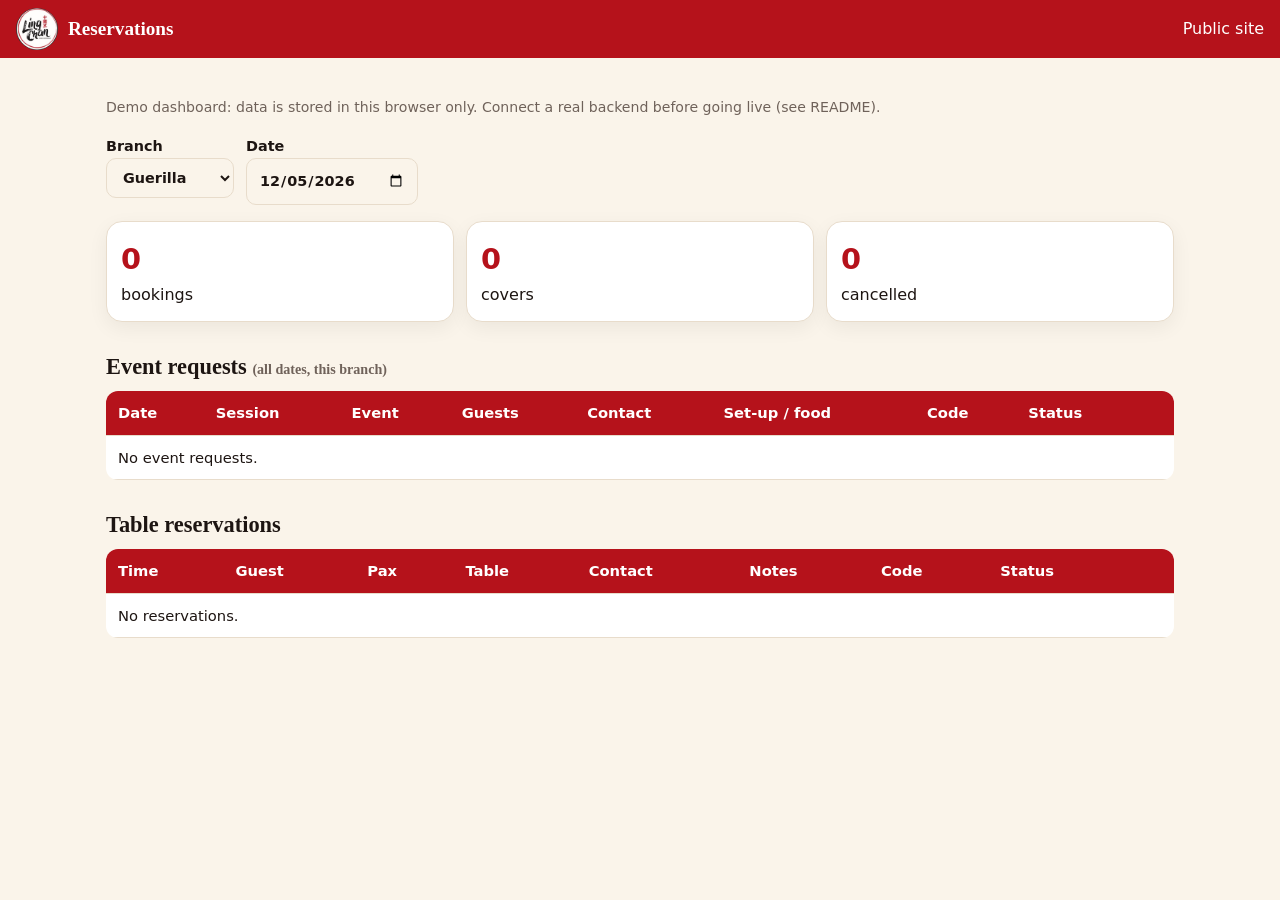
==== admin.html @ 097bb815 "Ling Chan website prototype: table + event reservations, staff view" ====
<!doctype html>
<html lang="en"><head><meta charset="utf-8"><meta name="viewport" content="width=device-width,initial-scale=1">
<title>Ling Chan — Reservations (Staff)</title><link rel="icon" href="assets/logo.png"><link rel="stylesheet" href="styles.css"></head>
<body>
<header class="nav"><a class="brand" href="index.html"><img src="assets/logo.png" alt=""><span>Reservations</span></a><nav><a href="index.html">Public site</a></nav></header>
<div class="admin">
  <p class="hint">Demo dashboard: data is stored in this browser only. Connect a real backend before going live (see README).</p>
  <div class="tools">
    <label>Branch <select id="fb"><option>Guerilla</option><option>Panorama</option></select></label>
    <label>Date <input type="date" id="fd"></label>
  </div>
  <div class="stats" id="stats"></div>
  <h2>Event requests <small class="hint">(all dates, this branch)</small></h2>
  <div class="tablewrap"><table><thead><tr><th>Date</th><th>Session</th><th>Event</th><th>Guests</th><th>Contact</th><th>Set-up / food</th><th>Code</th><th>Status</th><th></th></tr></thead><tbody id="evRows"></tbody></table></div>
  <h2>Table reservations</h2>
  <div class="tablewrap"><table><thead><tr><th>Time</th><th>Guest</th><th>Pax</th><th>Table</th><th>Contact</th><th>Notes</th><th>Code</th><th>Status</th><th></th></tr></thead><tbody id="rows"></tbody></table></div>
</div>
<script src="store.js"></script>
<script>
const $=id=>document.getElementById(id);
const esc=s=>String(s??'').replace(/[&<>"']/g,c=>({'&':'&amp;','<':'&lt;','>':'&gt;','"':'&quot;',"'":'&#39;'}[c]));
const iso=d=>new Date(d-d.getTimezoneOffset()*6e4).toISOString().slice(0,10);
$('fd').value=iso(new Date());
function draw(){
  const list=Store.all().filter(r=>r.branch===$('fb').value&&r.date===$('fd').value).sort((a,b)=>a.time.localeCompare(b.time));
  const live=list.filter(r=>r.status!=='cancelled');
  $('stats').innerHTML=`<div class="card"><b>${live.length}</b>bookings</div><div class="card"><b>${live.reduce((s,r)=>s+r.size,0)}</b>covers</div><div class="card"><b>${list.length-live.length}</b>cancelled</div>`;
  $('rows').innerHTML=list.map(r=>`<tr><td>${Store.label(r.time)}</td><td>${esc(r.name)}${r.occasion?'<br><small>'+esc(r.occasion)+'</small>':''}</td><td>${r.size}</td><td>${esc(r.table)}</td>
  <td>${esc(r.phone)}<br><small>${esc(r.email)}</small></td><td>${esc(r.notes)}</td><td>${esc(r.code)}</td><td><span class="status ${r.status}">${r.status}</span></td>
  <td>${r.status==='confirmed'?`<button class="btn" data-id="${r.id}" data-s="seated">Seat</button><button class="btn ghost dark" data-id="${r.id}" data-s="cancelled">Cancel</button>`:''}</td></tr>`).join('')||'<tr><td colspan="9">No reservations.</td></tr>';
  const evs=Store.events().filter(e=>e.branch===$('fb').value).sort((a,b)=>a.date.localeCompare(b.date));
  $('evRows').innerHTML=evs.map(e=>`<tr><td>${esc(e.date)}</td><td>${esc(Store.sessionLabel(e.session).split(' · ')[0])}</td><td>${esc(e.type)}<br><small>${esc(e.notes)}</small></td><td>${e.guests}</td>
  <td>${esc(e.name)}<br>${esc(e.phone)}<br><small>${esc(e.email)}</small></td><td>${esc(e.setup)}<br><small>${esc(e.food)}</small></td><td>${esc(e.code)}</td><td><span class="status ${e.status}">${e.status}</span></td>
  <td>${e.status==='pending'?`<button class="btn" data-ev="${e.id}" data-s="confirmed">Confirm</button><button class="btn ghost dark" data-ev="${e.id}" data-s="declined">Decline</button>`:''}</td></tr>`).join('')||'<tr><td colspan="9">No event requests.</td></tr>';
}
$('evRows').onclick=e=>{const b=e.target.closest('button');if(b){Store.setEventStatus(b.dataset.ev,b.dataset.s);draw();}};
$('rows').onclick=e=>{const b=e.target.closest('button');if(b){Store.setStatus(b.dataset.id,b.dataset.s);draw();}};
$('fb').onchange=$('fd').onchange=draw;addEventListener('storage',draw);draw();
</script></body></html>
---- styles.css ----
:root{--red:#b5121b;--red-d:#8e0d14;--ink:#1d1512;--cream:#faf4ea;--gold:#c9973a;--card:#fff;--line:#e8dccb;--muted:#6f625a}
@media (prefers-color-scheme:dark){:root{--ink:#f4ece0;--cream:#161110;--card:#211a18;--line:#3a2f2b;--muted:#b3a59b}}
*{box-sizing:border-box}html{scroll-behavior:smooth}
body{margin:0;font:16px/1.6 "Segoe UI",system-ui,sans-serif;color:var(--ink);background:var(--cream)}
a{color:var(--red)}@media (prefers-color-scheme:dark){a{color:#ff8a8f}}
h1,h2,h3{font-family:Georgia,"Times New Roman",serif;line-height:1.15;margin:0 0 .5em}
h1{font-size:clamp(2.2rem,6vw,4rem)}h2{font-size:clamp(1.6rem,4vw,2.4rem)}
.wrap{max-width:1080px;margin:0 auto;padding:0 16px}
.two{display:grid;grid-template-columns:1fr 1fr;gap:32px;align-items:center}
.nav{position:sticky;top:0;z-index:10;display:flex;justify-content:space-between;align-items:center;padding:8px 16px;background:var(--red);color:#fff}
.nav a{color:#fff;text-decoration:none;margin-left:16px}
.brand{display:flex;align-items:center;gap:10px;font:700 1.2rem Georgia,serif;margin:0!important}
.brand img{width:42px;height:42px;border-radius:50%}
.btn{display:inline-block;background:var(--red);color:#fff!important;border:0;border-radius:999px;padding:12px 24px;font:600 1rem inherit;cursor:pointer;text-decoration:none}
.btn:hover{background:var(--red-d)}
.nav .btn{background:var(--gold);color:#1d1512!important;margin-left:16px}
.btn.small{padding:8px 16px}.btn.full{width:100%;margin-top:8px}
.btn.ghost{background:transparent;border:2px solid #fff}.btn.ghost.dark{border-color:var(--red);color:var(--red)!important}
.hero{background:linear-gradient(rgba(60,5,8,.78),rgba(60,5,8,.88)),radial-gradient(circle at 70% 20%,#d6a03f 0,#7a0c12 60%);color:#fff;padding:96px 16px 72px}
.hero-in{max-width:760px;margin:0 auto;text-align:center}
.eyebrow{letter-spacing:.12em;text-transform:uppercase;color:var(--gold);font-size:.85rem}
.lead{font-size:1.15rem;opacity:.92}.cta{display:flex;gap:12px;justify-content:center;flex-wrap:wrap;margin:24px 0}
.chips{list-style:none;display:flex;gap:8px;justify-content:center;flex-wrap:wrap;padding:0}
.chips li{border:1px solid rgba(255,255,255,.4);border-radius:999px;padding:4px 14px;font-size:.85rem}
section{padding:64px 0}.sub{color:var(--muted);margin-top:-.3em}
.card{background:var(--card);border:1px solid var(--line);border-radius:16px;padding:24px;box-shadow:0 6px 20px rgba(0,0,0,.06)}
.res-grid{display:grid;grid-template-columns:1.6fr 1fr;gap:24px;margin-top:24px}
.row{display:grid;grid-template-columns:1fr 1fr;gap:16px}
label{display:block;font-weight:600;font-size:.9rem;margin-bottom:14px}
.opt{font-weight:400;color:var(--muted)}
input,select,textarea{display:block;width:100%;margin-top:4px;padding:10px 12px;font:inherit;color:var(--ink);background:var(--cream);border:1px solid var(--line);border-radius:10px}
fieldset{border:0;padding:0;margin:0 0 14px}legend{font-weight:600;font-size:.9rem;margin-bottom:6px}
.slots{display:flex;flex-wrap:wrap;gap:8px}
.slot{padding:8px 14px;border:1px solid var(--red);color:var(--red);background:transparent;border-radius:8px;cursor:pointer;font:600 .9rem inherit}
.slot[aria-checked=true]{background:var(--red);color:#fff}
.slot:disabled{opacity:.35;cursor:not-allowed;text-decoration:line-through;border-color:var(--line);color:var(--muted)}
.hint{color:var(--muted);font-size:.88rem}.center{text-align:center}
.err{color:#d12b34;min-height:1.2em;font-weight:600}
.side hr{border:0;border-top:1px solid var(--line);margin:18px 0}
.lookup{display:flex;gap:8px}.lookup input{margin:0}
.sum dl{display:grid;grid-template-columns:auto 1fr;gap:4px 12px;margin:0}.sum dt{color:var(--muted)}.sum dd{margin:0;font-weight:600}
.menu{background:var(--card)}
.menu-grid{display:grid;grid-template-columns:repeat(auto-fit,minmax(230px,1fr));gap:16px;margin:24px 0}
.menu-grid .card{padding:18px}.menu-grid h3{color:var(--red);border-bottom:2px solid var(--gold);padding-bottom:6px}
.menu-grid li{display:flex;justify-content:space-between;gap:8px;padding:4px 0;list-style:none}
.menu-grid ul{margin:0;padding:0}.price{font-weight:700;white-space:nowrap}
.about-logo{width:100%;max-width:280px;justify-self:center;border-radius:50%}
.visit iframe{width:100%;height:340px;border:0;border-radius:16px}
footer{display:flex;align-items:center;justify-content:center;gap:10px;padding:24px;background:var(--red);color:#fff;font-size:.9rem}
footer img{width:32px;border-radius:50%}footer a{color:#fff}
.modal{position:fixed;inset:0;background:rgba(0,0,0,.6);display:grid;place-items:center;padding:16px;z-index:50}
.modal[hidden]{display:none}.modal-in{max-width:420px;width:100%}
.code{font:700 2rem monospace;letter-spacing:.15em;color:var(--red);text-align:center;margin:12px 0}
.status{display:inline-block;padding:2px 10px;border-radius:999px;font-size:.8rem;font-weight:700;background:var(--line)}
.status.confirmed{background:#d7f2dc;color:#17692b}.status.cancelled{background:#fadadd;color:#9b1c24}.status.seated{background:#dce8fa;color:#1c4a9b}
@media(max-width:760px){.two,.res-grid,.row{grid-template-columns:1fr}.nav nav a:not(.btn){display:none}.hero{padding:64px 16px 48px}}
/* admin */
.admin{max-width:1100px;margin:0 auto;padding:24px 16px}
.admin table{width:100%;border-collapse:collapse;background:var(--card);border-radius:12px;overflow:hidden}
.admin th,.admin td{padding:10px 12px;text-align:left;border-bottom:1px solid var(--line);font-size:.92rem}
.admin th{background:var(--red);color:#fff}
.stats{display:grid;grid-template-columns:repeat(auto-fit,minmax(150px,1fr));gap:12px;margin:16px 0}
.stats .card{padding:14px}.stats b{display:block;font-size:1.8rem;color:var(--red)}
.tools{display:flex;gap:12px;flex-wrap:wrap;margin:16px 0}.tools label{margin:0}.tools select,.tools input{margin:0}
td .btn{padding:4px 10px;font-size:.8rem;margin-right:4px}
.tablewrap{overflow-x:auto}
.events{background:var(--cream)}.steps{padding-left:1.2em;margin:0}.steps li{margin-bottom:8px}
.status.pending{background:#fdecc8;color:#8a5a00}.status.declined{background:#fadadd;color:#9b1c24}
.admin h2{margin-top:32px;font-size:1.4rem}.nav{scroll-margin:0}section[id]{scroll-margin-top:64px}
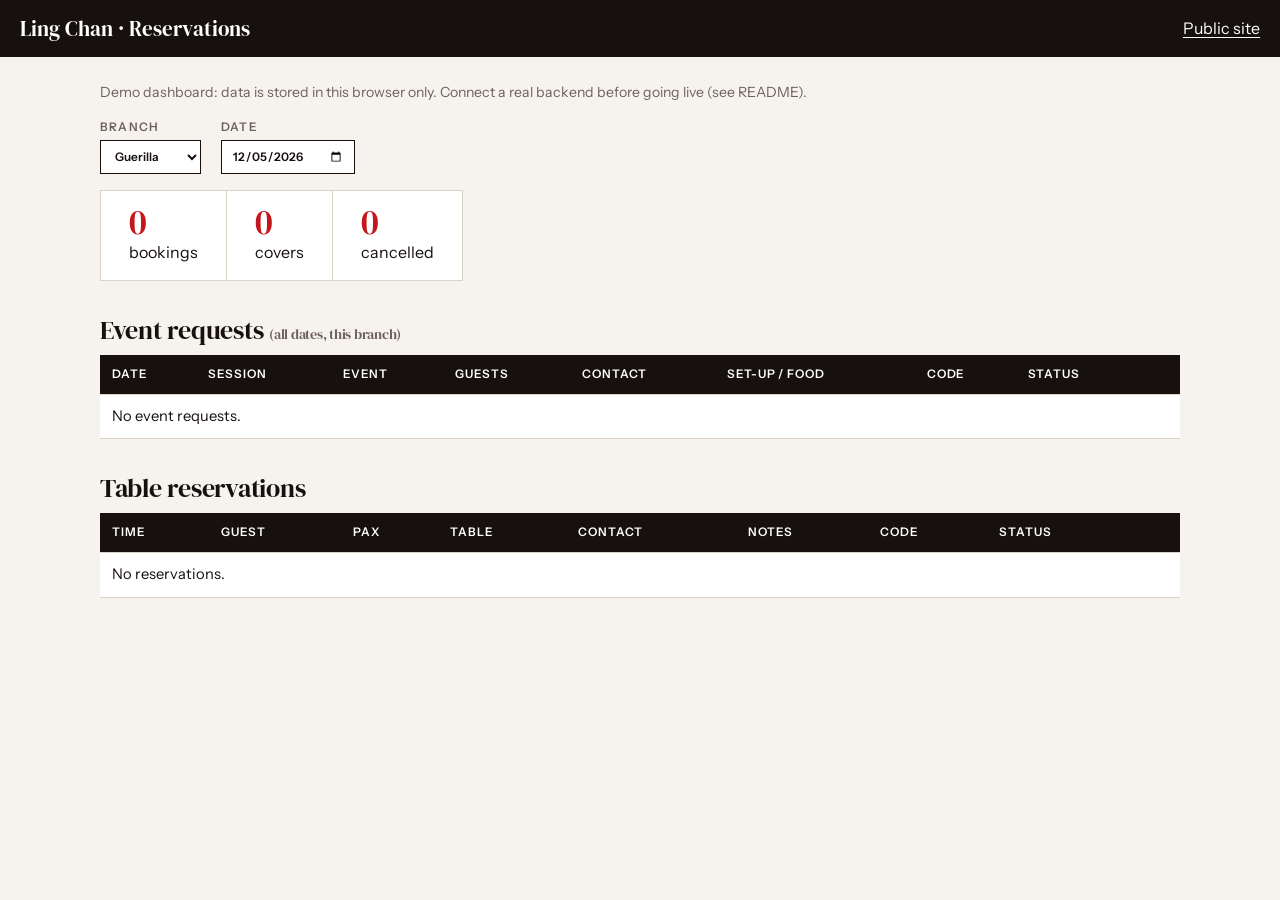
==== commit 0f14ffd2: "Redesign: editorial layout, real photos, tabbed booking, menu with Chinese names" ====
--- a/admin.html
+++ b/admin.html
@@ -1,8 +1,8 @@
 <!doctype html>
 <html lang="en"><head><meta charset="utf-8"><meta name="viewport" content="width=device-width,initial-scale=1">
-<title>Ling Chan — Reservations (Staff)</title><link rel="icon" href="assets/logo.png"><link rel="stylesheet" href="styles.css"></head>
+<title>Ling Chan — Reservations (Staff)</title><link rel="icon" href="assets/logo.png"><link rel="stylesheet" href="https://fonts.googleapis.com/css2?family=DM+Serif+Display&family=Instrument+Sans:wght@400;500;600&display=swap"><link rel="stylesheet" href="styles.css"></head>
 <body>
-<header class="nav"><a class="brand" href="index.html"><img src="assets/logo.png" alt=""><span>Reservations</span></a><nav><a href="index.html">Public site</a></nav></header>
+<header class="admin-top"><b>Ling Chan · Reservations</b><a href="index.html">Public site</a></header>
 <div class="admin">
   <p class="hint">Demo dashboard: data is stored in this browser only. Connect a real backend before going live (see README).</p>
   <div class="tools">
--- a/styles.css
+++ b/styles.css
@@ -1,69 +1,143 @@
-:root{--red:#b5121b;--red-d:#8e0d14;--ink:#1d1512;--cream:#faf4ea;--gold:#c9973a;--card:#fff;--line:#e8dccb;--muted:#6f625a}
-@media (prefers-color-scheme:dark){:root{--ink:#f4ece0;--cream:#161110;--card:#211a18;--line:#3a2f2b;--muted:#b3a59b}}
+/* Ling Chan — brush-ink identity: lacquer black, paper, one vermilion. Flat, hairline, no card shadows. */
+:root{
+  --ink:#16100e;--ink-2:#2a201c;--paper:#f6f3ee;--white:#fff;--seal:#c4161c;--seal-d:#9d1015;--gold:#c79a4b;
+  --muted:#6d625b;--line:#d9d2c7;--line-d:#3a2e29;
+  --display:"DM Serif Display",Georgia,serif;--body:"Instrument Sans",system-ui,"Segoe UI",sans-serif;--zh:"Noto Serif SC","Songti TC",serif;
+}
 *{box-sizing:border-box}html{scroll-behavior:smooth}
-body{margin:0;font:16px/1.6 "Segoe UI",system-ui,sans-serif;color:var(--ink);background:var(--cream)}
-a{color:var(--red)}@media (prefers-color-scheme:dark){a{color:#ff8a8f}}
-h1,h2,h3{font-family:Georgia,"Times New Roman",serif;line-height:1.15;margin:0 0 .5em}
-h1{font-size:clamp(2.2rem,6vw,4rem)}h2{font-size:clamp(1.6rem,4vw,2.4rem)}
-.wrap{max-width:1080px;margin:0 auto;padding:0 16px}
-.two{display:grid;grid-template-columns:1fr 1fr;gap:32px;align-items:center}
-.nav{position:sticky;top:0;z-index:10;display:flex;justify-content:space-between;align-items:center;padding:8px 16px;background:var(--red);color:#fff}
-.nav a{color:#fff;text-decoration:none;margin-left:16px}
-.brand{display:flex;align-items:center;gap:10px;font:700 1.2rem Georgia,serif;margin:0!important}
-.brand img{width:42px;height:42px;border-radius:50%}
-.btn{display:inline-block;background:var(--red);color:#fff!important;border:0;border-radius:999px;padding:12px 24px;font:600 1rem inherit;cursor:pointer;text-decoration:none}
-.btn:hover{background:var(--red-d)}
-.nav .btn{background:var(--gold);color:#1d1512!important;margin-left:16px}
-.btn.small{padding:8px 16px}.btn.full{width:100%;margin-top:8px}
-.btn.ghost{background:transparent;border:2px solid #fff}.btn.ghost.dark{border-color:var(--red);color:var(--red)!important}
-.hero{background:linear-gradient(rgba(60,5,8,.78),rgba(60,5,8,.88)),radial-gradient(circle at 70% 20%,#d6a03f 0,#7a0c12 60%);color:#fff;padding:96px 16px 72px}
-.hero-in{max-width:760px;margin:0 auto;text-align:center}
-.eyebrow{letter-spacing:.12em;text-transform:uppercase;color:var(--gold);font-size:.85rem}
-.lead{font-size:1.15rem;opacity:.92}.cta{display:flex;gap:12px;justify-content:center;flex-wrap:wrap;margin:24px 0}
-.chips{list-style:none;display:flex;gap:8px;justify-content:center;flex-wrap:wrap;padding:0}
-.chips li{border:1px solid rgba(255,255,255,.4);border-radius:999px;padding:4px 14px;font-size:.85rem}
-section{padding:64px 0}.sub{color:var(--muted);margin-top:-.3em}
-.card{background:var(--card);border:1px solid var(--line);border-radius:16px;padding:24px;box-shadow:0 6px 20px rgba(0,0,0,.06)}
-.res-grid{display:grid;grid-template-columns:1.6fr 1fr;gap:24px;margin-top:24px}
-.row{display:grid;grid-template-columns:1fr 1fr;gap:16px}
-label{display:block;font-weight:600;font-size:.9rem;margin-bottom:14px}
-.opt{font-weight:400;color:var(--muted)}
-input,select,textarea{display:block;width:100%;margin-top:4px;padding:10px 12px;font:inherit;color:var(--ink);background:var(--cream);border:1px solid var(--line);border-radius:10px}
-fieldset{border:0;padding:0;margin:0 0 14px}legend{font-weight:600;font-size:.9rem;margin-bottom:6px}
+body{margin:0;font:400 16px/1.6 var(--body);color:var(--ink);background:var(--paper);-webkit-font-smoothing:antialiased}
+a{color:var(--seal);text-underline-offset:3px}a:hover{color:var(--seal-d)}
+h1,h2,h3{font-family:var(--display);font-weight:400;line-height:1.02;margin:0;text-wrap:balance}
+h2{font-size:clamp(2rem,4.5vw,3.2rem);letter-spacing:-.01em}
+h3{font-size:1.4rem}
+.wrap{max-width:1120px;margin:0 auto;padding:0 max(20px,env(safe-area-inset-left,0px))}
+.kicker{font:600 .78rem/1 var(--body);letter-spacing:.18em;text-transform:uppercase;color:var(--gold);margin:0 0 18px}
+:focus-visible{outline:2px solid var(--gold);outline-offset:2px}
+
+/* header */
+.top{position:absolute;inset:0 0 auto 0;z-index:5;display:flex;justify-content:space-between;align-items:center;padding:18px max(24px,env(safe-area-inset-left,0px));color:#fff}
+.brand img{display:block;width:64px;height:64px;border-radius:50%;clip-path:circle(48%);background:#fff}
+.top nav{display:flex;gap:28px}
+.top nav a{color:#fff;text-decoration:none;font-weight:500;font-size:.95rem;border-bottom:1px solid transparent;padding-bottom:2px}
+.top nav a:hover{border-color:var(--gold)}
+
+/* hero */
+.hero{display:grid;grid-template-columns:minmax(0,1.15fr) minmax(0,.85fr);background:var(--ink);color:#fff}
+.hero-copy{padding:150px max(24px,4vw) 56px max(24px,calc((100vw - 1120px)/2));max-width:100%}
+.hero h1{font-size:clamp(3.2rem,8vw,6.6rem);letter-spacing:-.02em;margin-bottom:26px}
+.lead{max-width:34ch;font-size:1.12rem;color:#d8cfc6;margin:0 0 36px}
+.quick{display:grid;grid-template-columns:1.1fr 1.1fr .8fr auto;gap:0;background:var(--white);color:var(--ink);align-items:end;max-width:640px}
+.quick label{display:block;padding:10px 14px 8px;font:600 .68rem/1 var(--body);letter-spacing:.12em;text-transform:uppercase;color:var(--muted);border-right:1px solid var(--line)}
+.quick select,.quick input{display:block;width:100%;margin-top:6px;border:0;background:transparent;font:500 1rem var(--body);color:var(--ink);padding:2px 0;border-radius:0}
+.quick .btn{align-self:stretch;border-radius:0;padding:0 26px}
+.alt{margin:16px 0 0;color:#b9aea5;font-size:.92rem}.alt a{color:#fff}
+.hero-photo{position:relative;min-height:460px}
+.hero-photo img{position:absolute;inset:0;width:100%;height:100%;object-fit:cover}
+.seal{position:absolute;right:22px;bottom:22px;background:var(--seal);color:#fff;font:900 1.7rem/1.15 var(--zh);padding:12px 10px;text-align:center}
+
+/* buttons */
+.btn{display:inline-block;background:var(--seal);color:#fff!important;border:0;border-radius:2px;padding:14px 26px;font:600 1rem var(--body);text-decoration:none;cursor:pointer;text-align:center}
+.btn:hover{background:var(--seal-d)}.btn.dark{background:var(--ink)}.btn.dark:hover{background:var(--ink-2)}.btn.wide{width:100%;margin-top:10px}
+
+/* booking */
+.book{padding:72px 0 88px}
+.tabs{display:flex;gap:32px;border-bottom:1px solid var(--line);margin-bottom:40px}
+.tabs button{background:none;border:0;border-bottom:3px solid transparent;margin-bottom:-1px;padding:10px 0;font:600 1.05rem var(--body);color:var(--muted);cursor:pointer}
+.tabs button[aria-selected=true]{color:var(--ink);border-color:var(--seal)}
+.book-grid{display:grid;grid-template-columns:minmax(0,1.7fr) minmax(0,1fr);gap:64px}
+.panel[hidden]{display:none}
+.panel h2{margin-bottom:8px}.sub{color:var(--muted);margin:0 0 24px}.panel>h2+.row{margin-top:24px}
+.row{display:grid;grid-template-columns:repeat(3,minmax(0,1fr));gap:20px}.row.two{grid-template-columns:repeat(2,minmax(0,1fr))}
+label{display:block;font:600 .74rem/1.2 var(--body);letter-spacing:.1em;text-transform:uppercase;color:var(--muted);margin-bottom:20px}
+.opt{text-transform:none;letter-spacing:0;font-weight:400}
+.panel input,.panel select,.panel textarea{display:block;width:100%;margin-top:8px;padding:10px 0;font:400 1.05rem var(--body);color:var(--ink);background:transparent;border:0;border-bottom:1px solid var(--ink);border-radius:0}
+.panel input:focus,.panel select:focus,.panel textarea:focus{outline:0;border-color:var(--seal);box-shadow:0 1px 0 var(--seal)}
+fieldset{border:0;padding:0;margin:0 0 20px;min-width:0}
+legend{padding:0;font:600 .74rem/1.2 var(--body);letter-spacing:.1em;text-transform:uppercase;color:var(--muted);margin-bottom:10px}
 .slots{display:flex;flex-wrap:wrap;gap:8px}
-.slot{padding:8px 14px;border:1px solid var(--red);color:var(--red);background:transparent;border-radius:8px;cursor:pointer;font:600 .9rem inherit}
-.slot[aria-checked=true]{background:var(--red);color:#fff}
-.slot:disabled{opacity:.35;cursor:not-allowed;text-decoration:line-through;border-color:var(--line);color:var(--muted)}
-.hint{color:var(--muted);font-size:.88rem}.center{text-align:center}
-.err{color:#d12b34;min-height:1.2em;font-weight:600}
-.side hr{border:0;border-top:1px solid var(--line);margin:18px 0}
-.lookup{display:flex;gap:8px}.lookup input{margin:0}
-.sum dl{display:grid;grid-template-columns:auto 1fr;gap:4px 12px;margin:0}.sum dt{color:var(--muted)}.sum dd{margin:0;font-weight:600}
-.menu{background:var(--card)}
-.menu-grid{display:grid;grid-template-columns:repeat(auto-fit,minmax(230px,1fr));gap:16px;margin:24px 0}
-.menu-grid .card{padding:18px}.menu-grid h3{color:var(--red);border-bottom:2px solid var(--gold);padding-bottom:6px}
-.menu-grid li{display:flex;justify-content:space-between;gap:8px;padding:4px 0;list-style:none}
-.menu-grid ul{margin:0;padding:0}.price{font-weight:700;white-space:nowrap}
-.about-logo{width:100%;max-width:280px;justify-self:center;border-radius:50%}
-.visit iframe{width:100%;height:340px;border:0;border-radius:16px}
-footer{display:flex;align-items:center;justify-content:center;gap:10px;padding:24px;background:var(--red);color:#fff;font-size:.9rem}
-footer img{width:32px;border-radius:50%}footer a{color:#fff}
-.modal{position:fixed;inset:0;background:rgba(0,0,0,.6);display:grid;place-items:center;padding:16px;z-index:50}
-.modal[hidden]{display:none}.modal-in{max-width:420px;width:100%}
-.code{font:700 2rem monospace;letter-spacing:.15em;color:var(--red);text-align:center;margin:12px 0}
-.status{display:inline-block;padding:2px 10px;border-radius:999px;font-size:.8rem;font-weight:700;background:var(--line)}
-.status.confirmed{background:#d7f2dc;color:#17692b}.status.cancelled{background:#fadadd;color:#9b1c24}.status.seated{background:#dce8fa;color:#1c4a9b}
-@media(max-width:760px){.two,.res-grid,.row{grid-template-columns:1fr}.nav nav a:not(.btn){display:none}.hero{padding:64px 16px 48px}}
-/* admin */
-.admin{max-width:1100px;margin:0 auto;padding:24px 16px}
-.admin table{width:100%;border-collapse:collapse;background:var(--card);border-radius:12px;overflow:hidden}
-.admin th,.admin td{padding:10px 12px;text-align:left;border-bottom:1px solid var(--line);font-size:.92rem}
-.admin th{background:var(--red);color:#fff}
-.stats{display:grid;grid-template-columns:repeat(auto-fit,minmax(150px,1fr));gap:12px;margin:16px 0}
-.stats .card{padding:14px}.stats b{display:block;font-size:1.8rem;color:var(--red)}
-.tools{display:flex;gap:12px;flex-wrap:wrap;margin:16px 0}.tools label{margin:0}.tools select,.tools input{margin:0}
-td .btn{padding:4px 10px;font-size:.8rem;margin-right:4px}
+.slot{min-width:84px;padding:10px 14px;border:1px solid var(--ink);color:var(--ink);background:transparent;border-radius:2px;cursor:pointer;font:500 .95rem var(--body)}
+.slot:hover:not(:disabled){background:var(--ink);color:#fff}
+.slot[aria-checked=true]{background:var(--seal);border-color:var(--seal);color:#fff}
+.slot:disabled{opacity:.38;cursor:not-allowed;text-decoration:line-through;border-color:var(--line)}
+.hint{color:var(--muted);font-size:.88rem;margin:0 0 16px}
+.err{color:var(--seal);font-weight:600;min-height:1.3em;margin:4px 0}
+.side{border-left:1px solid var(--line);padding-left:48px;align-self:start}
+.side h3{margin:0 0 12px}
+.sum{margin-bottom:36px}.sum h3{margin-bottom:12px}
+.sum dl{display:grid;grid-template-columns:auto 1fr;gap:6px 16px;margin:0;font-size:.95rem}.sum dt{color:var(--muted)}.sum dd{margin:0;font-weight:600}
+.lookup{display:flex;gap:0;margin-bottom:12px}
+.lookup input{flex:1;min-width:0;padding:12px;border:1px solid var(--ink);border-right:0;border-radius:0;background:var(--white);font:400 1rem var(--body);color:var(--ink)}
+.lookup .btn{border-radius:0;padding:12px 20px}
+.status{display:inline-block;padding:2px 10px;border-radius:2px;font:600 .72rem var(--body);letter-spacing:.08em;text-transform:uppercase;background:var(--line);color:var(--ink)}
+.status.confirmed{background:#cfe8d5;color:#14582a}.status.pending{background:#f6e2b3;color:#7a4f00}.status.cancelled,.status.declined{background:#f3cfd1;color:#8d1117}.status.seated{background:#d4e1f5;color:#17428c}
+#found p{margin:0 0 12px}
+
+/* menu — printed-menu style, dotted leaders */
+.menu{background:var(--white);padding:88px 0;border-top:1px solid var(--line)}
+.menu-head{display:flex;justify-content:space-between;align-items:end;gap:32px;flex-wrap:wrap;margin-bottom:48px}
+.menu-head p{max-width:36ch;margin:0;color:var(--muted)}
+.menu-cols{columns:2;column-gap:72px}
+.cat{break-inside:avoid;margin-bottom:36px}
+.cat h3{display:flex;align-items:baseline;gap:12px;border-bottom:2px solid var(--ink);padding-bottom:8px;margin-bottom:8px}
+.cat h3 span{font:900 1.05rem var(--zh);color:var(--seal)}
+.cat li{list-style:none;display:flex;align-items:baseline;gap:8px;padding:6px 0}
+.cat ul{margin:0;padding:0}
+.cat .dots{flex:1;border-bottom:1px dotted var(--muted);transform:translateY(-4px);min-width:16px}
+.price{font-weight:600;font-variant-numeric:tabular-nums;white-space:nowrap}
+.cat small{display:block;color:var(--muted);font-size:.82rem}
+.cat li em{font:600 .95rem var(--zh);font-style:normal;color:var(--seal);margin-left:6px;white-space:nowrap}
+.cat .tag{margin-left:auto;font:600 .68rem var(--body);letter-spacing:.12em;text-transform:uppercase;background:var(--ink);color:#fff;padding:3px 8px;border-radius:2px}
+.menu-head.second{margin-top:72px}
+.order{margin:12px 0 0;padding-top:24px;border-top:1px solid var(--line);font-weight:500}
+
+/* events band */
+.celebrate{position:relative;display:grid;grid-template-columns:minmax(0,.9fr) minmax(0,1.1fr);background:var(--lacquer,#2b0709);background:#2a0a0c;color:#fff}
+.celebrate img{width:100%;height:100%;min-height:420px;object-fit:cover;display:block}
+.celebrate-in{padding:72px max(24px,5vw);align-self:center;max-width:620px}
+.celebrate h2{margin-bottom:20px}.celebrate p:not(.kicker){color:#e6d9d0;margin:0 0 28px}
+
+/* visit */
+.visit{background:var(--ink);color:#fff;padding:88px 0}
+.visit-grid{display:grid;grid-template-columns:minmax(0,1fr) auto;gap:48px;align-items:center}
+.visit h2{margin-bottom:28px}.visit address{font-style:normal;margin-bottom:20px}.visit p{margin:0 0 20px}
+.visit a{color:var(--gold)}.visit b{display:block;font:600 .74rem var(--body);letter-spacing:.14em;text-transform:uppercase;color:#a99d94;margin-bottom:4px}
+.visit address b{display:block}
+.big{font:900 clamp(5rem,16vw,12rem)/1 var(--zh);color:var(--seal);margin:0;writing-mode:vertical-rl;letter-spacing:.05em}
+footer{display:flex;justify-content:space-between;gap:16px;padding:20px max(24px,env(safe-area-inset-left,0px));background:#0d0908;color:#a99d94;font-size:.85rem}
+footer a{color:#a99d94}
+
+/* modal */
+.modal{position:fixed;inset:0;background:rgba(10,6,5,.7);display:grid;place-items:center;padding:16px;z-index:50}
+.modal[hidden]{display:none}.modal-in{background:var(--paper);max-width:440px;width:100%;padding:36px;border-top:6px solid var(--seal)}
+.modal-in h3{font-size:2rem;margin-bottom:12px}
+.code{font:600 2.2rem var(--body);letter-spacing:.14em;color:var(--seal);text-align:center;margin:18px 0;padding:14px;border:1px dashed var(--seal);font-variant-numeric:tabular-nums}
+.center{text-align:center}
+
+/* staff */
+.admin{max-width:1120px;margin:0 auto;padding:24px max(20px,env(safe-area-inset-left,0px)) 64px}
+.admin-top{display:flex;justify-content:space-between;align-items:center;padding:14px max(20px,env(safe-area-inset-left,0px));background:var(--ink);color:#fff}
+.admin-top a{color:#fff}.admin-top b{font:400 1.3rem var(--display)}
+.admin h2{font-size:1.6rem;margin:36px 0 12px}
+.admin table{width:100%;border-collapse:collapse;background:var(--white)}
+.admin th,.admin td{padding:10px 12px;text-align:left;border-bottom:1px solid var(--line);font-size:.92rem;vertical-align:top}
+.admin th{background:var(--ink);color:#fff;font-weight:600;font-size:.74rem;letter-spacing:.08em;text-transform:uppercase}
+.stats{display:flex;gap:0;margin:16px 0;border:1px solid var(--line);background:var(--white);width:max-content;max-width:100%}
+.stats>div{padding:14px 28px;border-right:1px solid var(--line)}.stats>div:last-child{border:0}
+.stats b{display:block;font:400 2.2rem/1 var(--display);color:var(--seal)}
+.tools{display:flex;gap:20px;flex-wrap:wrap;margin:16px 0}.tools label{margin:0}
+.tools select,.tools input{display:block;margin-top:6px;padding:8px 10px;border:1px solid var(--ink);background:var(--white);font:inherit;border-radius:0;color:var(--ink)}
+td .btn{padding:5px 12px;font-size:.8rem;margin:0 4px 4px 0}
+td .btn.ghost{background:transparent;border:1px solid var(--ink);color:var(--ink)!important}
 .tablewrap{overflow-x:auto}
-.events{background:var(--cream)}.steps{padding-left:1.2em;margin:0}.steps li{margin-bottom:8px}
-.status.pending{background:#fdecc8;color:#8a5a00}.status.declined{background:#fadadd;color:#9b1c24}
-.admin h2{margin-top:32px;font-size:1.4rem}.nav{scroll-margin:0}section[id]{scroll-margin-top:64px}
+
+@media(max-width:860px){
+  .hero{grid-template-columns:1fr}.hero-copy{padding:120px 20px 40px}.hero-photo{min-height:320px;order:-1;position:relative}
+  .hero-photo{display:none}.top{background:var(--ink)}.top{position:sticky;top:env(safe-area-inset-top,0px)}.top nav{gap:16px}.top nav a:nth-child(2),.top nav a:nth-child(3){display:none}
+  .hero-copy{padding-top:48px}
+  .quick{grid-template-columns:1fr 1fr}.quick label{border-bottom:1px solid var(--line)}.quick .btn{grid-column:1/-1;padding:16px}
+  .book-grid{grid-template-columns:1fr;gap:40px}.side{border-left:0;border-top:1px solid var(--line);padding:32px 0 0}
+  .row,.row.two{grid-template-columns:1fr}
+  .menu-cols{columns:1}.celebrate{grid-template-columns:1fr}.celebrate img{min-height:280px}
+  .visit-grid{grid-template-columns:1fr}.big{writing-mode:horizontal-tb;font-size:5rem}
+}
+@media(prefers-reduced-motion:reduce){html{scroll-behavior:auto}}
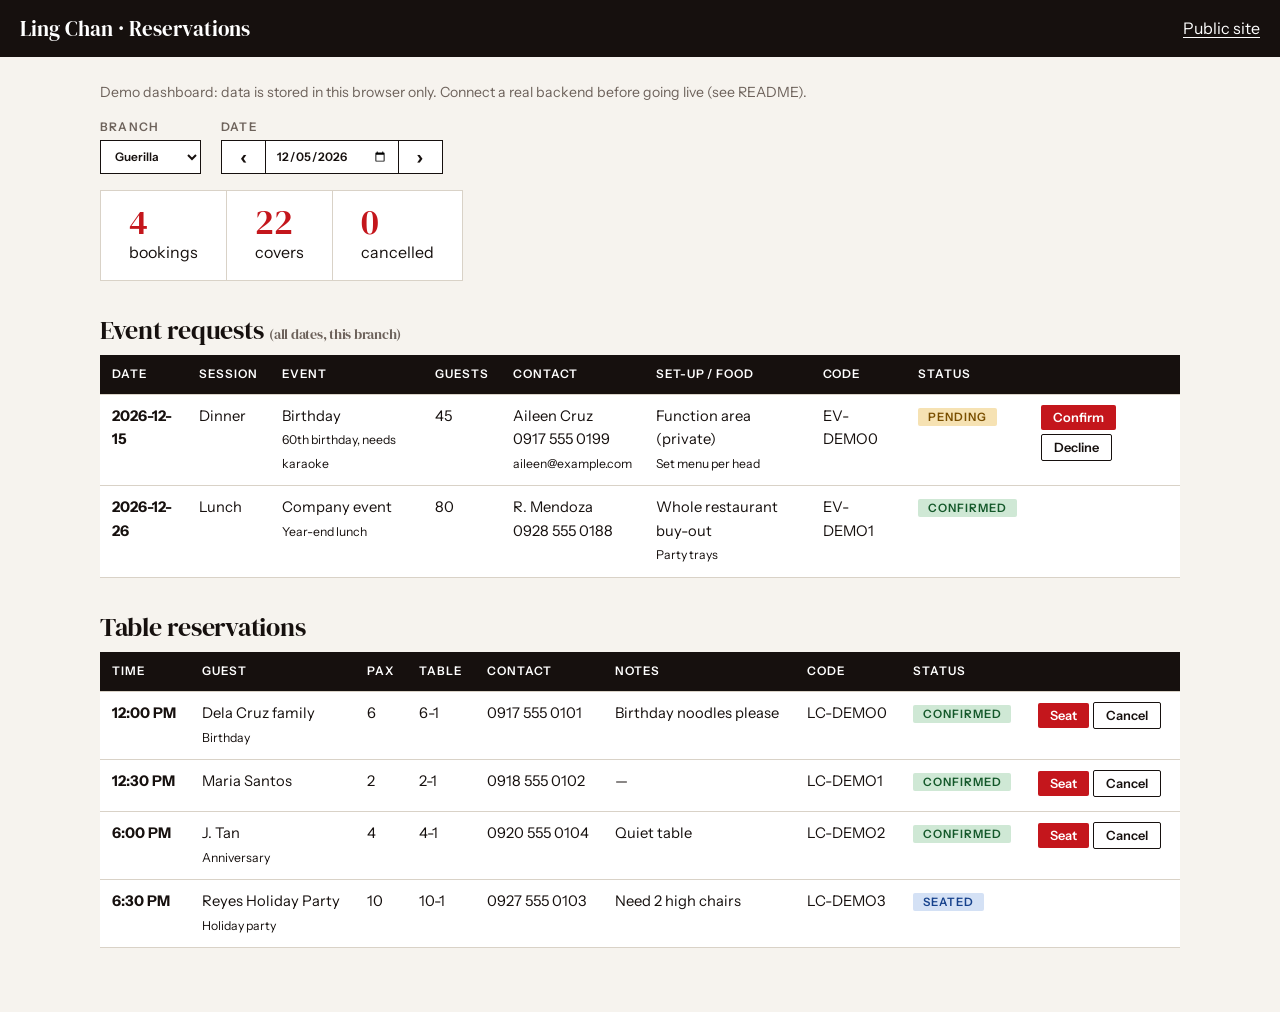
==== commit afbd83c4: "Menu photo background, demo data, mobile staff view" ====
--- a/admin.html
+++ b/admin.html
@@ -7,33 +7,51 @@
   <p class="hint">Demo dashboard: data is stored in this browser only. Connect a real backend before going live (see README).</p>
   <div class="tools">
     <label>Branch <select id="fb"><option>Guerilla</option><option>Panorama</option></select></label>
-    <label>Date <input type="date" id="fd"></label>
+    <label class="datepick">Date
+      <span class="dayrow"><button type="button" class="step" id="prev" aria-label="Previous day">‹</button><input type="date" id="fd"><button type="button" class="step" id="next" aria-label="Next day">›</button></span>
+    </label>
   </div>
   <div class="stats" id="stats"></div>
   <h2>Event requests <small class="hint">(all dates, this branch)</small></h2>
-  <div class="tablewrap"><table><thead><tr><th>Date</th><th>Session</th><th>Event</th><th>Guests</th><th>Contact</th><th>Set-up / food</th><th>Code</th><th>Status</th><th></th></tr></thead><tbody id="evRows"></tbody></table></div>
+  <div class="tablewrap"><table class="stack"><thead><tr><th>Date</th><th>Session</th><th>Event</th><th>Guests</th><th>Contact</th><th>Set-up / food</th><th>Code</th><th>Status</th><th></th></tr></thead><tbody id="evRows"></tbody></table></div>
   <h2>Table reservations</h2>
-  <div class="tablewrap"><table><thead><tr><th>Time</th><th>Guest</th><th>Pax</th><th>Table</th><th>Contact</th><th>Notes</th><th>Code</th><th>Status</th><th></th></tr></thead><tbody id="rows"></tbody></table></div>
+  <div class="tablewrap"><table class="stack"><thead><tr><th>Time</th><th>Guest</th><th>Pax</th><th>Table</th><th>Contact</th><th>Notes</th><th>Code</th><th>Status</th><th></th></tr></thead><tbody id="rows"></tbody></table></div>
 </div>
 <script src="store.js"></script>
 <script>
 const $=id=>document.getElementById(id);
 const esc=s=>String(s??'').replace(/[&<>"']/g,c=>({'&':'&amp;','<':'&lt;','>':'&gt;','"':'&quot;',"'":'&#39;'}[c]));
 const iso=d=>new Date(d-d.getTimezoneOffset()*6e4).toISOString().slice(0,10);
+const shift=n=>{const d=new Date($('fd').value+'T12:00:00');d.setDate(d.getDate()+n);$('fd').value=iso(d);draw();};
 $('fd').value=iso(new Date());
+// Each cell carries its column name so the table can turn into stacked cards on phones.
+const td=(label,html,cls='')=>`<td data-label="${label}"${cls?` class="${cls}"`:''}>${html}</td>`;
 function draw(){
   const list=Store.all().filter(r=>r.branch===$('fb').value&&r.date===$('fd').value).sort((a,b)=>a.time.localeCompare(b.time));
   const live=list.filter(r=>r.status!=='cancelled');
-  $('stats').innerHTML=`<div class="card"><b>${live.length}</b>bookings</div><div class="card"><b>${live.reduce((s,r)=>s+r.size,0)}</b>covers</div><div class="card"><b>${list.length-live.length}</b>cancelled</div>`;
-  $('rows').innerHTML=list.map(r=>`<tr><td>${Store.label(r.time)}</td><td>${esc(r.name)}${r.occasion?'<br><small>'+esc(r.occasion)+'</small>':''}</td><td>${r.size}</td><td>${esc(r.table)}</td>
-  <td>${esc(r.phone)}<br><small>${esc(r.email)}</small></td><td>${esc(r.notes)}</td><td>${esc(r.code)}</td><td><span class="status ${r.status}">${r.status}</span></td>
-  <td>${r.status==='confirmed'?`<button class="btn" data-id="${r.id}" data-s="seated">Seat</button><button class="btn ghost dark" data-id="${r.id}" data-s="cancelled">Cancel</button>`:''}</td></tr>`).join('')||'<tr><td colspan="9">No reservations.</td></tr>';
+  $('stats').innerHTML=`<div><b>${live.length}</b>bookings</div><div><b>${live.reduce((s,r)=>s+r.size,0)}</b>covers</div><div><b>${list.length-live.length}</b>cancelled</div>`;
+  $('rows').innerHTML=list.map(r=>`<tr>`+
+    td('Time',`<b>${Store.label(r.time)}</b>`,'main')+
+    td('Guest',`${esc(r.name)}${r.occasion?'<br><small>'+esc(r.occasion)+'</small>':''}`)+
+    td('Pax',r.size)+td('Table',esc(r.table))+
+    td('Contact',`${esc(r.phone)}${r.email?'<br><small>'+esc(r.email)+'</small>':''}`)+
+    td('Notes',esc(r.notes)||'—')+td('Code',esc(r.code))+
+    td('Status',`<span class="status ${r.status}">${r.status}</span>`)+
+    td('',r.status==='confirmed'?`<button class="btn" data-id="${r.id}" data-s="seated">Seat</button><button class="btn ghost" data-id="${r.id}" data-s="cancelled">Cancel</button>`:'','act')+`</tr>`).join('')||'<tr><td colspan="9" class="empty">No reservations for this day.</td></tr>';
   const evs=Store.events().filter(e=>e.branch===$('fb').value).sort((a,b)=>a.date.localeCompare(b.date));
-  $('evRows').innerHTML=evs.map(e=>`<tr><td>${esc(e.date)}</td><td>${esc(Store.sessionLabel(e.session).split(' · ')[0])}</td><td>${esc(e.type)}<br><small>${esc(e.notes)}</small></td><td>${e.guests}</td>
-  <td>${esc(e.name)}<br>${esc(e.phone)}<br><small>${esc(e.email)}</small></td><td>${esc(e.setup)}<br><small>${esc(e.food)}</small></td><td>${esc(e.code)}</td><td><span class="status ${e.status}">${e.status}</span></td>
-  <td>${e.status==='pending'?`<button class="btn" data-ev="${e.id}" data-s="confirmed">Confirm</button><button class="btn ghost dark" data-ev="${e.id}" data-s="declined">Decline</button>`:''}</td></tr>`).join('')||'<tr><td colspan="9">No event requests.</td></tr>';
+  $('evRows').innerHTML=evs.map(e=>`<tr>`+
+    td('Date',`<b>${esc(e.date)}</b>`,'main')+
+    td('Session',esc(Store.sessionLabel(e.session).split(' · ')[0]))+
+    td('Event',`${esc(e.type)}${e.notes?'<br><small>'+esc(e.notes)+'</small>':''}`)+
+    td('Guests',e.guests)+
+    td('Contact',`${esc(e.name)}<br>${esc(e.phone)}${e.email?'<br><small>'+esc(e.email)+'</small>':''}`)+
+    td('Set-up / food',`${esc(e.setup)}<br><small>${esc(e.food)}</small>`)+
+    td('Code',esc(e.code))+
+    td('Status',`<span class="status ${e.status}">${e.status}</span>`)+
+    td('',e.status==='pending'?`<button class="btn" data-ev="${e.id}" data-s="confirmed">Confirm</button><button class="btn ghost" data-ev="${e.id}" data-s="declined">Decline</button>`:'','act')+`</tr>`).join('')||'<tr><td colspan="9" class="empty">No event requests.</td></tr>';
 }
 $('evRows').onclick=e=>{const b=e.target.closest('button');if(b){Store.setEventStatus(b.dataset.ev,b.dataset.s);draw();}};
 $('rows').onclick=e=>{const b=e.target.closest('button');if(b){Store.setStatus(b.dataset.id,b.dataset.s);draw();}};
+$('prev').onclick=()=>shift(-1);$('next').onclick=()=>shift(1);
 $('fb').onchange=$('fd').onchange=draw;addEventListener('storage',draw);draw();
 </script></body></html>
--- a/styles.css
+++ b/styles.css
@@ -22,17 +22,19 @@
 .top nav a:hover{border-color:var(--gold)}
 
 /* hero */
-.hero{display:grid;grid-template-columns:minmax(0,1.15fr) minmax(0,.85fr);background:var(--ink);color:#fff}
-.hero-copy{padding:150px max(24px,4vw) 56px max(24px,calc((100vw - 1120px)/2));max-width:100%}
-.hero h1{font-size:clamp(3.2rem,8vw,6.6rem);letter-spacing:-.02em;margin-bottom:26px}
+/* hero: the restaurant front is the first thing seen */
+.hero{position:relative;min-height:min(86vh,760px);display:flex;align-items:flex-end;color:#fff;background:
+  linear-gradient(90deg,rgba(18,12,10,.9) 0%,rgba(18,12,10,.72) 38%,rgba(18,12,10,.18) 72%,rgba(18,12,10,0) 100%),
+  linear-gradient(0deg,rgba(18,12,10,.7) 0%,rgba(18,12,10,0) 45%),
+  url(assets/front.jpg) center 28%/cover no-repeat,var(--ink)}
+.hero-copy{width:100%;max-width:640px;padding:150px max(24px,4vw) 56px max(24px,calc((100vw - 1120px)/2))}
+.hero h1{font-size:clamp(3rem,7vw,5.8rem);letter-spacing:-.02em;margin-bottom:26px}
 .lead{max-width:34ch;font-size:1.12rem;color:#d8cfc6;margin:0 0 36px}
 .quick{display:grid;grid-template-columns:1.1fr 1.1fr .8fr auto;gap:0;background:var(--white);color:var(--ink);align-items:end;max-width:640px}
 .quick label{display:block;padding:10px 14px 8px;font:600 .68rem/1 var(--body);letter-spacing:.12em;text-transform:uppercase;color:var(--muted);border-right:1px solid var(--line)}
 .quick select,.quick input{display:block;width:100%;margin-top:6px;border:0;background:transparent;font:500 1rem var(--body);color:var(--ink);padding:2px 0;border-radius:0}
 .quick .btn{align-self:stretch;border-radius:0;padding:0 26px}
 .alt{margin:16px 0 0;color:#b9aea5;font-size:.92rem}.alt a{color:#fff}
-.hero-photo{position:relative;min-height:460px}
-.hero-photo img{position:absolute;inset:0;width:100%;height:100%;object-fit:cover}
 .seal{position:absolute;right:22px;bottom:22px;background:var(--seal);color:#fff;font:900 1.7rem/1.15 var(--zh);padding:12px 10px;text-align:center}
 
 /* buttons */
@@ -85,9 +87,17 @@
 .cat .dots{flex:1;border-bottom:1px dotted var(--muted);transform:translateY(-4px);min-width:16px}
 .price{font-weight:600;font-variant-numeric:tabular-nums;white-space:nowrap}
 .cat small{display:block;color:var(--muted);font-size:.82rem}
-.cat li em{font:600 .95rem var(--zh);font-style:normal;color:var(--seal);margin-left:6px;white-space:nowrap}
-.cat .tag{margin-left:auto;font:600 .68rem var(--body);letter-spacing:.12em;text-transform:uppercase;background:var(--ink);color:#fff;padding:3px 8px;border-radius:2px}
-.menu-head.second{margin-top:72px}
+.cat li em{font:600 .95rem var(--zh);font-style:normal;color:var(--seal);margin-left:6px}
+.menu-tabs{display:flex;gap:8px;overflow-x:auto;padding-bottom:10px;margin-bottom:28px;scrollbar-width:thin}
+.menu-tabs button{flex:none;padding:8px 16px;border:1px solid var(--ink);background:transparent;color:var(--ink);border-radius:999px;font:500 .92rem var(--body);cursor:pointer}
+.menu-tabs button:hover{background:var(--paper)}
+.menu-tabs button[aria-pressed=true]{background:var(--ink);color:#fff}
+/* faint food photo behind the menu; the text sits above it */
+.menu{position:relative;isolation:isolate;overflow:hidden}
+.menu::before{content:"";position:absolute;inset:0;z-index:-1;background:var(--menu-bg,none) center/cover no-repeat;opacity:.14;transition:opacity .3s}
+.menu::after{content:"";position:absolute;inset:0;z-index:-1;background:linear-gradient(180deg,var(--white) 0%,rgba(255,255,255,0) 18%,rgba(255,255,255,0) 82%,var(--white) 100%)}
+.menu-note{margin:-8px 0 24px;color:var(--seal);font-weight:600}.menu-note:empty{display:none}
+.order small{color:var(--muted);font-weight:400}
 .order{margin:12px 0 0;padding-top:24px;border-top:1px solid var(--line);font-weight:500}
 
 /* events band */
@@ -129,11 +139,38 @@
 td .btn{padding:5px 12px;font-size:.8rem;margin:0 4px 4px 0}
 td .btn.ghost{background:transparent;border:1px solid var(--ink);color:var(--ink)!important}
 .tablewrap{overflow-x:auto}
+.dayrow{display:flex;align-items:stretch;margin-top:6px}.dayrow input{margin:0;border-radius:0}
+.step{width:44px;border:1px solid var(--ink);background:var(--white);color:var(--ink);font:600 1.3rem var(--body);cursor:pointer}
+.step:first-child{border-right:0}.step:last-child{border-left:0}
+.admin .empty{text-align:center;color:var(--muted);padding:24px}
+@media(max-width:760px){
+  .admin{padding-top:16px}
+  .tools{display:grid;grid-template-columns:1fr;gap:12px}.tools select,.tools input{width:100%;min-height:44px;font-size:1rem}
+  .dayrow input{flex:1;min-width:0}.step{width:52px}
+  .stats{width:100%}.stats>div{flex:1;padding:12px 10px;text-align:center}.stats b{font-size:1.8rem}
+  /* tables become stacked cards */
+  .admin table.stack,.admin table.stack tbody,.admin table.stack tr,.admin table.stack td{display:block;width:100%}
+  .admin table.stack thead{display:none}
+  .admin table.stack tr{background:var(--white);border:1px solid var(--line);border-left:4px solid var(--seal);margin:0 0 12px;padding:6px 14px 12px}
+  .admin table.stack td{display:flex;justify-content:space-between;gap:16px;border:0;border-bottom:1px solid var(--line);padding:8px 0;text-align:right}
+  .admin table.stack td::before{content:attr(data-label);flex:none;color:var(--muted);font:600 .72rem var(--body);letter-spacing:.08em;text-transform:uppercase;text-align:left;padding-top:2px}
+  .admin table.stack td.main{font-size:1.1rem;border-bottom:2px solid var(--ink)}
+  .admin table.stack td.act{border:0;padding-top:12px;gap:8px}.admin table.stack td.act::before{display:none}
+  .admin table.stack td.act:empty{display:none}
+  .admin table.stack td.act .btn{flex:1;margin:0;padding:12px 8px;font-size:.95rem}
+  .admin table.stack td.empty{display:block;text-align:center}.admin table.stack td.empty::before{display:none}
+  .admin table.stack tr:has(td.empty){border-left-color:var(--line)}
+  .admin-top{padding-block:12px}
+}
 
 @media(max-width:860px){
-  .hero{grid-template-columns:1fr}.hero-copy{padding:120px 20px 40px}.hero-photo{min-height:320px;order:-1;position:relative}
-  .hero-photo{display:none}.top{background:var(--ink)}.top{position:sticky;top:env(safe-area-inset-top,0px)}.top nav{gap:16px}.top nav a:nth-child(2),.top nav a:nth-child(3){display:none}
-  .hero-copy{padding-top:48px}
+  .hero{display:block;min-height:0;background:var(--ink)}
+  .hero::before{content:"";display:block;height:62vw;min-height:230px;max-height:420px;background:url(assets/front.jpg) center 30%/cover no-repeat}
+  .hero-copy{max-width:none;padding:32px max(20px,env(safe-area-inset-left,0px)) 40px}.seal{display:none}
+  .quick{max-width:none}.quick label:nth-child(3){grid-column:1/-1;border-right:0}
+  .top{position:sticky;top:env(safe-area-inset-top,0px);background:var(--ink);padding:10px max(16px,env(safe-area-inset-left,0px))}.top nav{gap:16px}.top nav a:nth-child(2),.top nav a:nth-child(3){display:none}
+  .brand img{width:48px;height:48px}
+  .menu-photos{grid-auto-flow:row}
   .quick{grid-template-columns:1fr 1fr}.quick label{border-bottom:1px solid var(--line)}.quick .btn{grid-column:1/-1;padding:16px}
   .book-grid{grid-template-columns:1fr;gap:40px}.side{border-left:0;border-top:1px solid var(--line);padding:32px 0 0}
   .row,.row.two{grid-template-columns:1fr}
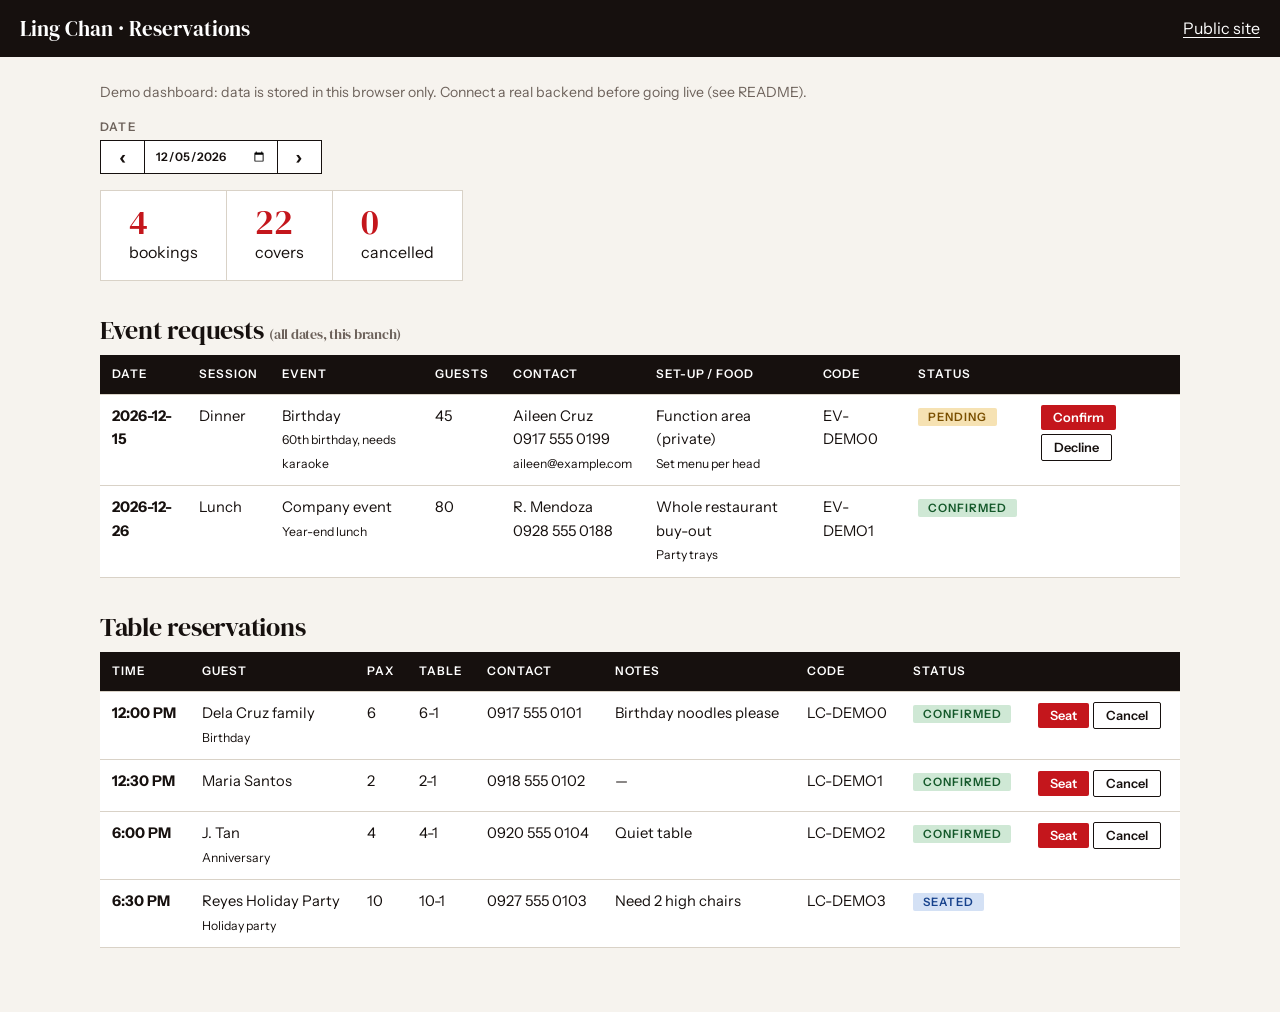
==== commit 3cdae678: "Guerilla only (Panorama is delivery), fix quick bar layout" ====
--- a/admin.html
+++ b/admin.html
@@ -6,7 +6,7 @@
 <div class="admin">
   <p class="hint">Demo dashboard: data is stored in this browser only. Connect a real backend before going live (see README).</p>
   <div class="tools">
-    <label>Branch <select id="fb"><option>Guerilla</option><option>Panorama</option></select></label>
+    <input type="hidden" id="fb" value="Guerilla">
     <label class="datepick">Date
       <span class="dayrow"><button type="button" class="step" id="prev" aria-label="Previous day">‹</button><input type="date" id="fd"><button type="button" class="step" id="next" aria-label="Next day">›</button></span>
     </label>
--- a/styles.css
+++ b/styles.css
@@ -30,7 +30,7 @@
 .hero-copy{width:100%;max-width:640px;padding:150px max(24px,4vw) 56px max(24px,calc((100vw - 1120px)/2))}
 .hero h1{font-size:clamp(3rem,7vw,5.8rem);letter-spacing:-.02em;margin-bottom:26px}
 .lead{max-width:34ch;font-size:1.12rem;color:#d8cfc6;margin:0 0 36px}
-.quick{display:grid;grid-template-columns:1.1fr 1.1fr .8fr auto;gap:0;background:var(--white);color:var(--ink);align-items:end;max-width:640px}
+.quick{display:grid;grid-template-columns:1.3fr 1fr auto;gap:0;background:var(--white);color:var(--ink);align-items:end;max-width:640px}
 .quick label{display:block;padding:10px 14px 8px;font:600 .68rem/1 var(--body);letter-spacing:.12em;text-transform:uppercase;color:var(--muted);border-right:1px solid var(--line)}
 .quick select,.quick input{display:block;width:100%;margin-top:6px;border:0;background:transparent;font:500 1rem var(--body);color:var(--ink);padding:2px 0;border-radius:0}
 .quick .btn{align-self:stretch;border-radius:0;padding:0 26px}
@@ -94,7 +94,7 @@
 .menu-tabs button[aria-pressed=true]{background:var(--ink);color:#fff}
 /* faint food photo behind the menu; the text sits above it */
 .menu{position:relative;isolation:isolate;overflow:hidden}
-.menu::before{content:"";position:absolute;inset:0;z-index:-1;background:var(--menu-bg,none) center/cover no-repeat;opacity:.14;transition:opacity .3s}
+.menu::before{content:"";position:absolute;inset:0;z-index:-1;background:var(--menu-bg,none) center/cover no-repeat;opacity:.22;transition:opacity .3s}
 .menu::after{content:"";position:absolute;inset:0;z-index:-1;background:linear-gradient(180deg,var(--white) 0%,rgba(255,255,255,0) 18%,rgba(255,255,255,0) 82%,var(--white) 100%)}
 .menu-note{margin:-8px 0 24px;color:var(--seal);font-weight:600}.menu-note:empty{display:none}
 .order small{color:var(--muted);font-weight:400}
@@ -108,7 +108,11 @@
 
 /* visit */
 .visit{background:var(--ink);color:#fff;padding:88px 0}
-.visit-grid{display:grid;grid-template-columns:minmax(0,1fr) auto;gap:48px;align-items:center}
+.visit-grid{display:grid;grid-template-columns:minmax(0,1fr) minmax(0,1.2fr);gap:48px;align-items:center}
+.map{position:relative;display:block;color:#fff}
+.map img{display:block;width:100%;height:clamp(280px,42vw,420px);object-fit:cover;object-position:50% 45%}
+.map span{position:absolute;right:12px;bottom:12px;background:var(--ink);color:#fff;font:600 .85rem var(--body);padding:10px 14px}
+.map:hover span{background:var(--seal)}
 .visit h2{margin-bottom:28px}.visit address{font-style:normal;margin-bottom:20px}.visit p{margin:0 0 20px}
 .visit a{color:var(--gold)}.visit b{display:block;font:600 .74rem var(--body);letter-spacing:.14em;text-transform:uppercase;color:#a99d94;margin-bottom:4px}
 .visit address b{display:block}
@@ -167,14 +171,14 @@
   .hero{display:block;min-height:0;background:var(--ink)}
   .hero::before{content:"";display:block;height:62vw;min-height:230px;max-height:420px;background:url(assets/front.jpg) center 30%/cover no-repeat}
   .hero-copy{max-width:none;padding:32px max(20px,env(safe-area-inset-left,0px)) 40px}.seal{display:none}
-  .quick{max-width:none}.quick label:nth-child(3){grid-column:1/-1;border-right:0}
+  .quick{max-width:none}
   .top{position:sticky;top:env(safe-area-inset-top,0px);background:var(--ink);padding:10px max(16px,env(safe-area-inset-left,0px))}.top nav{gap:16px}.top nav a:nth-child(2),.top nav a:nth-child(3){display:none}
   .brand img{width:48px;height:48px}
   .menu-photos{grid-auto-flow:row}
-  .quick{grid-template-columns:1fr 1fr}.quick label{border-bottom:1px solid var(--line)}.quick .btn{grid-column:1/-1;padding:16px}
+  .quick{grid-template-columns:1fr 1fr}.quick label{border-bottom:1px solid var(--line)}.quick label:nth-of-type(2){border-right:0}.quick .btn{grid-column:1/-1;padding:16px}
   .book-grid{grid-template-columns:1fr;gap:40px}.side{border-left:0;border-top:1px solid var(--line);padding:32px 0 0}
   .row,.row.two{grid-template-columns:1fr}
   .menu-cols{columns:1}.celebrate{grid-template-columns:1fr}.celebrate img{min-height:280px}
-  .visit-grid{grid-template-columns:1fr}.big{writing-mode:horizontal-tb;font-size:5rem}
+  .visit-grid{grid-template-columns:1fr;gap:32px}.map img{height:300px}
 }
 @media(prefers-reduced-motion:reduce){html{scroll-behavior:auto}}
